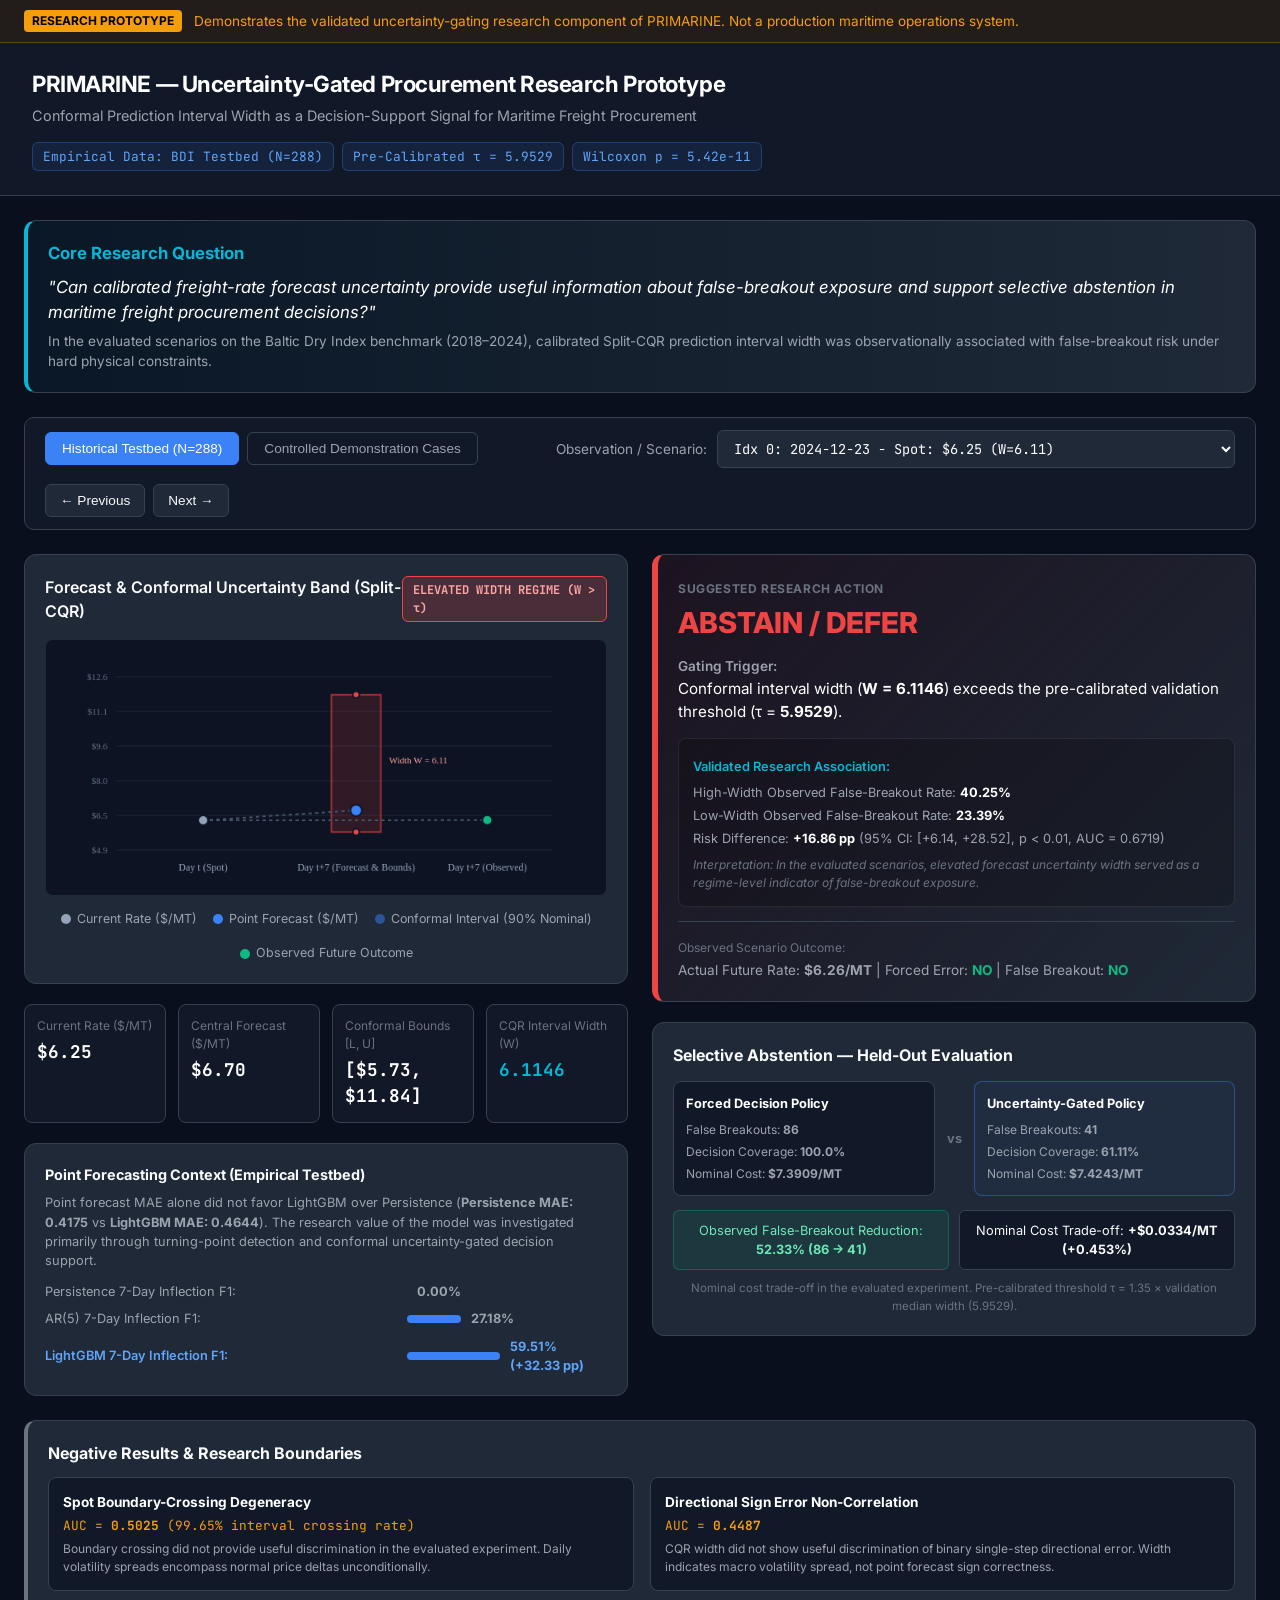
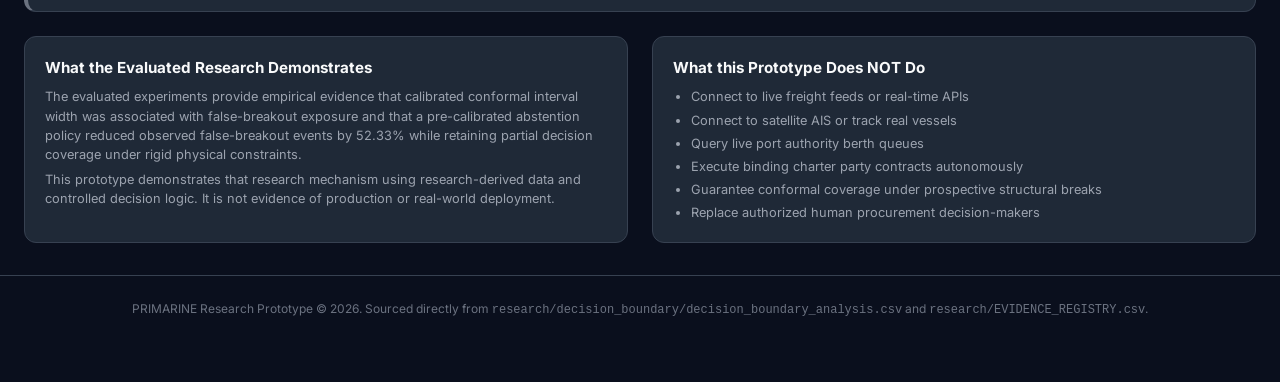
==== prototype/index.html @ 3933bf9a "feat: add uncertainty-gated research prototype and data provenance" ====
<!DOCTYPE html>
<html lang="en">
<head>
    <meta charset="UTF-8">
    <meta name="viewport" content="width=device-width, initial-scale=1.0">
    <title>PRIMARINE — Uncertainty-Gated Procurement Research Prototype</title>
    <link rel="stylesheet" href="css/style.css">
    <link rel="preconnect" href="https://fonts.googleapis.com">
    <link rel="preconnect" href="https://fonts.gstatic.com" crossorigin>
    <link href="https://fonts.googleapis.com/css2?family=Inter:wght@400;500;600;700&family=JetBrains+Mono:wght@400;500;600&display=swap" rel="stylesheet">
</head>
<body>
    <div class="banner">
        <span class="badge">RESEARCH PROTOTYPE</span>
        <span>Demonstrates the validated uncertainty-gating research component of PRIMARINE. Not a production maritime operations system.</span>
    </div>

    <header class="header">
        <div class="header-content">
            <h1>PRIMARINE — Uncertainty-Gated Procurement Research Prototype</h1>
            <p class="subtitle">Conformal Prediction Interval Width as a Decision-Support Signal for Maritime Freight Procurement</p>
        </div>
        <div class="header-badges">
            <span class="tag">Empirical Data: BDI Testbed (N=288)</span>
            <span class="tag">Pre-Calibrated &tau; = 5.9529</span>
            <span class="tag">Wilcoxon p = 5.42e-11</span>
        </div>
    </header>

    <main class="container">
        <!-- Core Research Question Banner -->
        <section class="card research-question-card">
            <h2>Core Research Question</h2>
            <p class="rq-text">
                <em>"Can calibrated freight-rate forecast uncertainty provide useful information about false-breakout exposure and support selective abstention in maritime freight procurement decisions?"</em>
            </p>
            <p class="rq-sub">
                In the evaluated scenarios on the Baltic Dry Index benchmark (2018–2024), calibrated Split-CQR prediction interval width was observationally associated with false-breakout risk under hard physical constraints.
            </p>
        </section>

        <!-- Mode Selector & Controls -->
        <div class="controls-bar">
            <div class="mode-toggles">
                <button id="btn-historical" class="toggle-btn active">Historical Testbed (N=288)</button>
                <button id="btn-scenarios" class="toggle-btn">Controlled Demonstration Cases</button>
            </div>
            <div class="selector-group">
                <label for="scenario-select">Observation / Scenario:</label>
                <select id="scenario-select"></select>
            </div>
            <div class="nav-buttons">
                <button id="btn-prev" class="nav-btn">&larr; Previous</button>
                <button id="btn-next" class="nav-btn">Next &rarr;</button>
            </div>
        </div>

        <!-- Main Interactive Split View -->
        <div class="grid-layout">
            <!-- Left: Dynamic Chart & Uncertainty Visualization -->
            <div class="chart-column">
                <div class="card chart-card">
                    <div class="card-header">
                        <h3>Forecast & Conformal Uncertainty Band (Split-CQR)</h3>
                        <span id="regime-badge" class="regime-badge">ELEVATED WIDTH REGIME</span>
                    </div>
                    <div class="canvas-container">
                        <canvas id="forecast-canvas" width="650" height="280"></canvas>
                    </div>
                    <div class="chart-legend">
                        <span class="leg-item"><span class="dot spot"></span> Current Rate ($/MT)</span>
                        <span class="leg-item"><span class="dot forecast"></span> Point Forecast ($/MT)</span>
                        <span class="leg-item"><span class="dot band"></span> Conformal Interval (90% Nominal)</span>
                        <span class="leg-item"><span class="dot actual"></span> Observed Future Outcome</span>
                    </div>
                </div>

                <!-- Observation Metric Bar -->
                <div class="metrics-grid">
                    <div class="metric-card">
                        <span class="m-label">Current Rate ($/MT)</span>
                        <span id="m-spot" class="m-val">--</span>
                    </div>
                    <div class="metric-card">
                        <span class="m-label">Central Forecast ($/MT)</span>
                        <span id="m-forecast" class="m-val">--</span>
                    </div>
                    <div class="metric-card">
                        <span class="m-label">Conformal Bounds [L, U]</span>
                        <span id="m-bounds" class="m-val">--</span>
                    </div>
                    <div class="metric-card">
                        <span class="m-label">CQR Interval Width (W)</span>
                        <span id="m-width" class="m-val highlight">--</span>
                    </div>
                </div>

                <!-- Benchmark Context Card -->
                <div class="card context-card">
                    <h4>Point Forecasting Context (Empirical Testbed)</h4>
                    <p class="context-desc">
                        Point forecast MAE alone did not favor LightGBM over Persistence (<strong>Persistence MAE: 0.4175</strong> vs <strong>LightGBM MAE: 0.4644</strong>). The research value of the model was investigated primarily through turning-point detection and conformal uncertainty-gated decision support.
                    </p>
                    <div class="f1-comparison">
                        <div class="f1-row">
                            <span>Persistence 7-Day Inflection F1:</span>
                            <span class="f1-bar-wrap"><span class="f1-bar" style="width: 0%;"></span> <strong>0.00%</strong></span>
                        </div>
                        <div class="f1-row">
                            <span>AR(5) 7-Day Inflection F1:</span>
                            <span class="f1-bar-wrap"><span class="f1-bar" style="width: 27.18%;"></span> <strong>27.18%</strong></span>
                        </div>
                        <div class="f1-row highlight">
                            <span>LightGBM 7-Day Inflection F1:</span>
                            <span class="f1-bar-wrap"><span class="f1-bar" style="width: 59.51%;"></span> <strong>59.51% (+32.33 pp)</strong></span>
                        </div>
                    </div>
                </div>
            </div>

            <!-- Right: Decision Card & Research Evidence -->
            <div class="decision-column">
                <!-- Research Decision Card -->
                <div id="decision-card" class="card decision-card abstain">
                    <div class="decision-header">
                        <span class="decision-pre">SUGGESTED RESEARCH ACTION</span>
                        <h2 id="decision-title">ABSTAIN / DEFER</h2>
                    </div>
                    <div class="decision-body">
                        <p class="reason-title">Gating Trigger:</p>
                        <p id="decision-reason" class="reason-text">
                            Conformal interval width (<strong>W = 6.1146</strong>) exceeds the pre-calibrated validation threshold (&tau; = <strong>5.9529</strong>).
                        </p>
                        <div class="evidence-box">
                            <span class="ev-title">Validated Research Association:</span>
                            <ul>
                                <li>High-Width Observed False-Breakout Rate: <strong>40.25%</strong></li>
                                <li>Low-Width Observed False-Breakout Rate: <strong>23.39%</strong></li>
                                <li>Risk Difference: <strong>+16.86 pp</strong> (95% CI: [+6.14, +28.52], p &lt; 0.01, AUC = 0.6719)</li>
                            </ul>
                            <p class="ev-note">
                                <em>Interpretation: In the evaluated scenarios, elevated forecast uncertainty width served as a regime-level indicator of false-breakout exposure.</em>
                            </p>
                        </div>
                        <div class="outcome-box">
                            <span class="out-title">Observed Scenario Outcome:</span>
                            <p id="outcome-text">Actual Future Rate: <strong>$6.26/MT</strong> | Forced Error: <strong>NO</strong> | False Breakout: <strong>NO</strong></p>
                        </div>
                    </div>
                </div>

                <!-- Selective Abstention Held-Out Evaluation -->
                <div class="card evaluation-card">
                    <h3>Selective Abstention — Held-Out Evaluation</h3>
                    <div class="eval-columns">
                        <div class="eval-col forced">
                            <span class="policy-name">Forced Decision Policy</span>
                            <span class="policy-metric">False Breakouts: <strong>86</strong></span>
                            <span class="policy-metric">Decision Coverage: <strong>100.0%</strong></span>
                            <span class="policy-metric">Nominal Cost: <strong>$7.3909/MT</strong></span>
                        </div>
                        <div class="eval-vs">vs</div>
                        <div class="eval-col gated">
                            <span class="policy-name">Uncertainty-Gated Policy</span>
                            <span class="policy-metric">False Breakouts: <strong>41</strong></span>
                            <span class="policy-metric">Decision Coverage: <strong>61.11%</strong></span>
                            <span class="policy-metric">Nominal Cost: <strong>$7.4243/MT</strong></span>
                        </div>
                    </div>
                    <div class="eval-summary">
                        <div class="summary-pill highlight">
                            Observed False-Breakout Reduction: <strong>52.33% (86 &rarr; 41)</strong>
                        </div>
                        <div class="summary-pill">
                            Nominal Cost Trade-off: <strong>+$0.0334/MT (+0.453%)</strong>
                        </div>
                    </div>
                    <p class="eval-disclaimer">
                        Nominal cost trade-off in the evaluated experiment. Pre-calibrated threshold &tau; = 1.35 &times; validation median width (5.9529).
                    </p>
                </div>
            </div>
        </div>

        <!-- Negative Results & Boundaries Section -->
        <section class="card negative-results-card">
            <h3>Negative Results & Research Boundaries</h3>
            <div class="neg-grid">
                <div class="neg-item">
                    <h4>Spot Boundary-Crossing Degeneracy</h4>
                    <p class="neg-metric">AUC = <strong>0.5025</strong> (99.65% interval crossing rate)</p>
                    <p class="neg-desc">
                        Boundary crossing did not provide useful discrimination in the evaluated experiment. Daily volatility spreads encompass normal price deltas unconditionally.
                    </p>
                </div>
                <div class="neg-item">
                    <h4>Directional Sign Error Non-Correlation</h4>
                    <p class="neg-metric">AUC = <strong>0.4487</strong></p>
                    <p class="neg-desc">
                        CQR width did not show useful discrimination of binary single-step directional error. Width indicates macro volatility spread, not point forecast sign correctness.
                    </p>
                </div>
            </div>
        </section>

        <!-- What this Prototype Demonstrates vs Does Not Do -->
        <div class="grid-two">
            <section class="card demo-scope-card">
                <h3>What the Evaluated Research Demonstrates</h3>
                <p>
                    The evaluated experiments provide empirical evidence that calibrated conformal interval width was associated with false-breakout exposure and that a pre-calibrated abstention policy reduced observed false-breakout events by 52.33% while retaining partial decision coverage under rigid physical constraints.
                </p>
                <p>
                    This prototype demonstrates that research mechanism using research-derived data and controlled decision logic. It is not evidence of production or real-world deployment.
                </p>
            </section>

            <section class="card demo-boundary-card">
                <h3>What this Prototype Does NOT Do</h3>
                <ul>
                    <li>Connect to live freight feeds or real-time APIs</li>
                    <li>Connect to satellite AIS or track real vessels</li>
                    <li>Query live port authority berth queues</li>
                    <li>Execute binding charter party contracts autonomously</li>
                    <li>Guarantee conformal coverage under prospective structural breaks</li>
                    <li>Replace authorized human procurement decision-makers</li>
                </ul>
            </section>
        </div>
    </main>

    <footer class="footer">
        <p>PRIMARINE Research Prototype &copy; 2026. Sourced directly from <code>research/decision_boundary/decision_boundary_analysis.csv</code> and <code>research/EVIDENCE_REGISTRY.csv</code>.</p>
    </footer>

    <script src="js/data.js"></script>
    <script src="js/app.js"></script>
</body>
</html>
---- prototype/css/style.css ----
:root {
    --bg-primary: #0a0f1d;
    --bg-secondary: #111827;
    --card-bg: #1f2937;
    --card-border: #374151;
    --text-primary: #f9fafb;
    --text-secondary: #9ca3af;
    --text-muted: #6b7280;
    --accent-blue: #3b82f6;
    --accent-cyan: #06b6d4;
    --accent-green: #10b981;
    --accent-red: #ef4444;
    --accent-amber: #f59e0b;
    --band-fill: rgba(59, 130, 246, 0.15);
    --band-stroke: rgba(59, 130, 246, 0.4);
}

* {
    box-sizing: border-box;
    margin: 0;
    padding: 0;
}

body {
    font-family: 'Inter', -apple-system, BlinkMacSystemFont, sans-serif;
    background-color: var(--bg-primary);
    color: var(--text-primary);
    line-height: 1.5;
    padding-bottom: 40px;
}

.banner {
    background-color: rgba(245, 158, 11, 0.1);
    border-bottom: 1px solid rgba(245, 158, 11, 0.3);
    color: var(--accent-amber);
    padding: 10px 24px;
    font-size: 0.85rem;
    display: flex;
    align-items: center;
    gap: 12px;
}

.banner .badge {
    background-color: var(--accent-amber);
    color: #000;
    font-weight: 700;
    font-size: 0.75rem;
    padding: 2px 8px;
    border-radius: 4px;
}

.header {
    background-color: var(--bg-secondary);
    border-bottom: 1px solid var(--card-border);
    padding: 24px 32px;
    display: flex;
    justify-content: space-between;
    align-items: center;
    flex-wrap: wrap;
    gap: 16px;
}

.header h1 {
    font-size: 1.4rem;
    font-weight: 700;
    letter-spacing: -0.02em;
    color: #fff;
}

.header .subtitle {
    font-size: 0.9rem;
    color: var(--text-secondary);
    margin-top: 4px;
}

.header-badges {
    display: flex;
    gap: 8px;
    flex-wrap: wrap;
}

.tag {
    background-color: rgba(59, 130, 246, 0.1);
    border: 1px solid rgba(59, 130, 246, 0.3);
    color: #60a5fa;
    font-size: 0.8rem;
    font-family: 'JetBrains Mono', monospace;
    padding: 4px 10px;
    border-radius: 6px;
}

.container {
    max-width: 1400px;
    margin: 24px auto;
    padding: 0 24px;
    display: flex;
    flex-direction: column;
    gap: 24px;
}

.card {
    background-color: var(--card-bg);
    border: 1px solid var(--card-border);
    border-radius: 12px;
    padding: 20px;
}

.research-question-card {
    border-left: 4px solid var(--accent-cyan);
    background: linear-gradient(90deg, rgba(6, 182, 212, 0.05) 0%, rgba(31, 41, 55, 1) 100%);
}

.research-question-card h2 {
    font-size: 1.05rem;
    color: var(--accent-cyan);
    margin-bottom: 8px;
}

.rq-text {
    font-size: 1.05rem;
    color: #fff;
    margin-bottom: 6px;
}

.rq-sub {
    font-size: 0.85rem;
    color: var(--text-secondary);
}

.controls-bar {
    display: flex;
    justify-content: space-between;
    align-items: center;
    flex-wrap: wrap;
    gap: 16px;
    background-color: var(--bg-secondary);
    border: 1px solid var(--card-border);
    padding: 12px 20px;
    border-radius: 10px;
}

.mode-toggles {
    display: flex;
    gap: 8px;
}

.toggle-btn {
    background: transparent;
    border: 1px solid var(--card-border);
    color: var(--text-secondary);
    padding: 8px 16px;
    border-radius: 6px;
    font-size: 0.85rem;
    font-weight: 500;
    cursor: pointer;
    transition: all 0.2s;
}

.toggle-btn.active {
    background-color: var(--accent-blue);
    border-color: var(--accent-blue);
    color: #fff;
}

.selector-group {
    display: flex;
    align-items: center;
    gap: 10px;
}

.selector-group label {
    font-size: 0.85rem;
    color: var(--text-secondary);
}

.selector-group select {
    background-color: var(--card-bg);
    border: 1px solid var(--card-border);
    color: #fff;
    padding: 8px 12px;
    border-radius: 6px;
    font-size: 0.85rem;
    font-family: 'JetBrains Mono', monospace;
}

.nav-buttons {
    display: flex;
    gap: 8px;
}

.nav-btn {
    background-color: var(--card-bg);
    border: 1px solid var(--card-border);
    color: var(--text-primary);
    padding: 8px 14px;
    border-radius: 6px;
    font-size: 0.85rem;
    cursor: pointer;
}

.nav-btn:hover {
    background-color: #374151;
}

.grid-layout {
    display: grid;
    grid-template-columns: 1fr 1fr;
    gap: 24px;
}

@media (max-width: 1024px) {
    .grid-layout {
        grid-template-columns: 1fr;
    }
}

.chart-column, .decision-column {
    display: flex;
    flex-direction: column;
    gap: 20px;
}

.chart-card .card-header {
    display: flex;
    justify-content: space-between;
    align-items: center;
    margin-bottom: 16px;
}

.chart-card h3 {
    font-size: 1rem;
    font-weight: 600;
}

.regime-badge {
    font-size: 0.75rem;
    font-weight: 700;
    padding: 4px 10px;
    border-radius: 6px;
    font-family: 'JetBrains Mono', monospace;
}

.regime-badge.elevated {
    background-color: rgba(239, 68, 68, 0.2);
    border: 1px solid var(--accent-red);
    color: #fca5a5;
}

.regime-badge.lower {
    background-color: rgba(16, 185, 129, 0.2);
    border: 1px solid var(--accent-green);
    color: #6ee7b7;
}

.canvas-container {
    width: 100%;
    background-color: #0d1322;
    border-radius: 8px;
    border: 1px solid #1e293b;
    padding: 12px;
}

canvas {
    width: 100%;
    height: auto;
    display: block;
}

.chart-legend {
    display: flex;
    justify-content: center;
    flex-wrap: wrap;
    gap: 16px;
    margin-top: 14px;
    font-size: 0.78rem;
    color: var(--text-secondary);
}

.leg-item {
    display: flex;
    align-items: center;
    gap: 6px;
}

.dot {
    width: 10px;
    height: 10px;
    border-radius: 50%;
}

.dot.spot { background-color: #94a3b8; }
.dot.forecast { background-color: #3b82f6; }
.dot.band { background-color: rgba(59, 130, 246, 0.5); }
.dot.actual { background-color: #10b981; }

.metrics-grid {
    display: grid;
    grid-template-columns: repeat(4, 1fr);
    gap: 12px;
}

.metric-card {
    background-color: var(--bg-secondary);
    border: 1px solid var(--card-border);
    padding: 12px;
    border-radius: 8px;
    display: flex;
    flex-direction: column;
}

.m-label {
    font-size: 0.75rem;
    color: var(--text-muted);
}

.m-val {
    font-size: 1.1rem;
    font-weight: 700;
    font-family: 'JetBrains Mono', monospace;
    color: #fff;
    margin-top: 4px;
}

.m-val.highlight {
    color: var(--accent-cyan);
}

.context-card h4 {
    font-size: 0.9rem;
    margin-bottom: 8px;
    color: var(--text-primary);
}

.context-desc {
    font-size: 0.8rem;
    color: var(--text-secondary);
    margin-bottom: 12px;
}

.f1-comparison {
    display: flex;
    flex-direction: column;
    gap: 8px;
}

.f1-row {
    display: flex;
    justify-content: space-between;
    align-items: center;
    font-size: 0.8rem;
    color: var(--text-secondary);
}

.f1-row.highlight {
    color: #60a5fa;
    font-weight: 600;
}

.f1-bar-wrap {
    display: flex;
    align-items: center;
    gap: 10px;
    width: 200px;
}

.f1-bar {
    height: 8px;
    background-color: #3b82f6;
    border-radius: 4px;
}

/* Decision Cards */
.decision-card {
    border-left: 6px solid var(--accent-red);
    transition: all 0.3s;
}

.decision-card.abstain {
    border-left-color: var(--accent-red);
    background: linear-gradient(135deg, rgba(239, 68, 68, 0.08) 0%, rgba(31, 41, 55, 1) 100%);
}

.decision-card.enter {
    border-left-color: var(--accent-green);
    background: linear-gradient(135deg, rgba(16, 185, 129, 0.08) 0%, rgba(31, 41, 55, 1) 100%);
}

.decision-pre {
    font-size: 0.75rem;
    font-weight: 700;
    color: var(--text-muted);
    letter-spacing: 0.05em;
}

.decision-header h2 {
    font-size: 1.8rem;
    font-weight: 800;
    margin-top: 2px;
}

.decision-card.abstain h2 { color: var(--accent-red); }
.decision-card.enter h2 { color: var(--accent-green); }

.reason-title {
    font-size: 0.85rem;
    font-weight: 600;
    color: var(--text-secondary);
    margin-top: 12px;
}

.reason-text {
    font-size: 0.95rem;
    color: #fff;
    margin-top: 2px;
}

.evidence-box {
    background-color: rgba(0, 0, 0, 0.2);
    border: 1px solid rgba(255, 255, 255, 0.08);
    border-radius: 8px;
    padding: 14px;
    margin-top: 14px;
}

.ev-title {
    font-size: 0.8rem;
    font-weight: 600;
    color: var(--accent-cyan);
}

.evidence-box ul {
    list-style: none;
    margin-top: 6px;
    display: flex;
    flex-direction: column;
    gap: 4px;
}

.evidence-box li {
    font-size: 0.8rem;
    color: var(--text-secondary);
}

.evidence-box strong {
    color: #fff;
}

.ev-note {
    font-size: 0.75rem;
    color: var(--text-muted);
    margin-top: 8px;
}

.outcome-box {
    margin-top: 14px;
    padding-top: 12px;
    border-top: 1px solid var(--card-border);
}

.out-title {
    font-size: 0.75rem;
    color: var(--text-muted);
}

#outcome-text {
    font-size: 0.85rem;
    color: var(--text-secondary);
    margin-top: 2px;
}

/* Evaluation Card */
.evaluation-card h3 {
    font-size: 1rem;
    margin-bottom: 14px;
}

.eval-columns {
    display: flex;
    align-items: center;
    justify-content: space-between;
    gap: 12px;
}

.eval-col {
    flex: 1;
    background-color: var(--bg-secondary);
    border: 1px solid var(--card-border);
    padding: 12px;
    border-radius: 8px;
    display: flex;
    flex-direction: column;
    gap: 4px;
}

.eval-col.gated {
    border-color: rgba(59, 130, 246, 0.4);
    background-color: rgba(59, 130, 246, 0.05);
}

.policy-name {
    font-size: 0.8rem;
    font-weight: 700;
    color: #fff;
    margin-bottom: 4px;
}

.policy-metric {
    font-size: 0.75rem;
    color: var(--text-secondary);
}

.eval-vs {
    font-size: 0.8rem;
    font-weight: 700;
    color: var(--text-muted);
}

.eval-summary {
    display: flex;
    gap: 10px;
    margin-top: 14px;
}

.summary-pill {
    flex: 1;
    background-color: var(--bg-secondary);
    border: 1px solid var(--card-border);
    padding: 10px;
    border-radius: 6px;
    font-size: 0.8rem;
    text-align: center;
}

.summary-pill.highlight {
    background-color: rgba(16, 185, 129, 0.1);
    border-color: rgba(16, 185, 129, 0.3);
    color: #6ee7b7;
}

.eval-disclaimer {
    font-size: 0.72rem;
    color: var(--text-muted);
    margin-top: 10px;
    text-align: center;
}

/* Negative Results */
.negative-results-card {
    border-left: 4px solid var(--text-muted);
}

.negative-results-card h3 {
    font-size: 1rem;
    margin-bottom: 12px;
}

.neg-grid {
    display: grid;
    grid-template-columns: 1fr 1fr;
    gap: 16px;
}

.neg-item {
    background-color: var(--bg-secondary);
    border: 1px solid var(--card-border);
    padding: 14px;
    border-radius: 8px;
}

.neg-item h4 {
    font-size: 0.85rem;
    color: #fff;
}

.neg-metric {
    font-size: 0.8rem;
    color: var(--accent-amber);
    font-family: 'JetBrains Mono', monospace;
    margin: 4px 0;
}

.neg-desc {
    font-size: 0.75rem;
    color: var(--text-secondary);
}

/* Two-column Bottom Scope Cards */
.grid-two {
    display: grid;
    grid-template-columns: 1fr 1fr;
    gap: 24px;
}

.demo-scope-card h3, .demo-boundary-card h3 {
    font-size: 0.95rem;
    margin-bottom: 8px;
}

.demo-scope-card p {
    font-size: 0.8rem;
    color: var(--text-secondary);
    margin-bottom: 6px;
}

.demo-boundary-card ul {
    list-style-type: disc;
    padding-left: 18px;
    display: flex;
    flex-direction: column;
    gap: 4px;
}

.demo-boundary-card li {
    font-size: 0.8rem;
    color: var(--text-secondary);
}

.footer {
    text-align: center;
    padding: 24px;
    font-size: 0.75rem;
    color: var(--text-muted);
    border-top: 1px solid var(--card-border);
    margin-top: 32px;
}
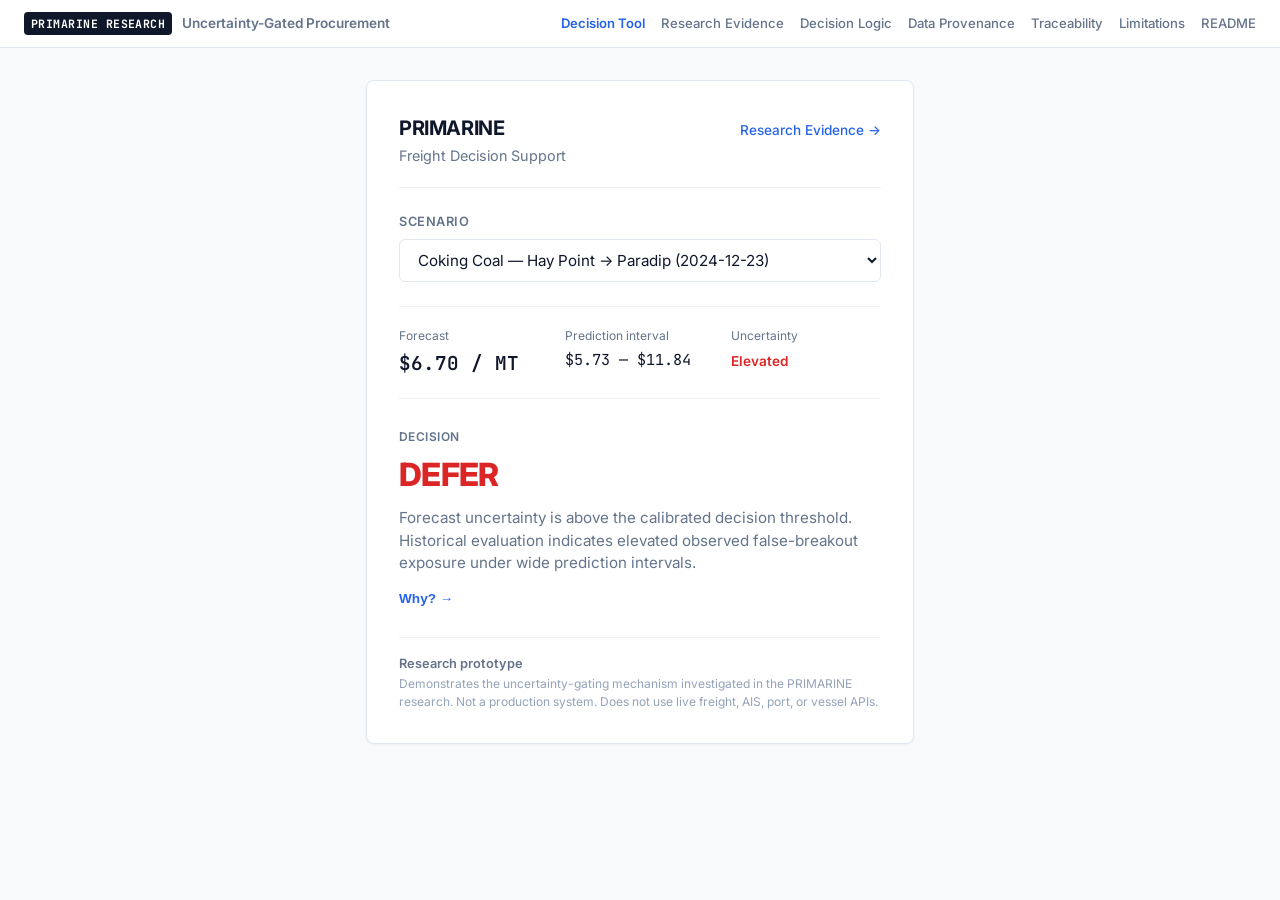
==== commit 9f277b62: "feat: direct root index.html with top directory navigation bar" ====
--- a/prototype/index.html
+++ b/prototype/index.html
@@ -3,237 +3,112 @@
 <head>
     <meta charset="UTF-8">
     <meta name="viewport" content="width=device-width, initial-scale=1.0">
-    <title>PRIMARINE — Uncertainty-Gated Procurement Research Prototype</title>
-    <link rel="stylesheet" href="css/style.css">
+    <title>PRIMARINE — Freight Decision Support</title>
+    <link rel="stylesheet" href="ui/style.css">
     <link rel="preconnect" href="https://fonts.googleapis.com">
     <link rel="preconnect" href="https://fonts.gstatic.com" crossorigin>
-    <link href="https://fonts.googleapis.com/css2?family=Inter:wght@400;500;600;700&family=JetBrains+Mono:wght@400;500;600&display=swap" rel="stylesheet">
+    <link href="https://fonts.googleapis.com/css2?family=Inter:wght@400;500;600;700&family=JetBrains+Mono:wght@400;500&display=swap" rel="stylesheet">
 </head>
 <body>
-    <div class="banner">
-        <span class="badge">RESEARCH PROTOTYPE</span>
-        <span>Demonstrates the validated uncertainty-gating research component of PRIMARINE. Not a production maritime operations system.</span>
-    </div>
+    <!-- Top System Directory Navigation Bar -->
+    <nav class="top-nav-bar">
+        <div class="nav-brand-group">
+            <span class="nav-badge">PRIMARINE RESEARCH</span>
+            <span class="nav-title">Uncertainty-Gated Procurement</span>
+        </div>
+        <div class="nav-links-group">
+            <a href="index.html" class="top-nav-link active">Decision Tool</a>
+            <a href="ui/research.html" class="top-nav-link">Research Evidence</a>
+            <a href="DECISION_LOGIC.md" target="_blank" class="top-nav-link">Decision Logic</a>
+            <a href="DATA_PROVENANCE.md" target="_blank" class="top-nav-link">Data Provenance</a>
+            <a href="TRACEABILITY.md" target="_blank" class="top-nav-link">Traceability</a>
+            <a href="PROTOTYPE_LIMITATIONS.md" target="_blank" class="top-nav-link">Limitations</a>
+            <a href="README.md" target="_blank" class="top-nav-link">README</a>
+        </div>
+    </nav>
 
-    <header class="header">
-        <div class="header-content">
-            <h1>PRIMARINE — Uncertainty-Gated Procurement Research Prototype</h1>
-            <p class="subtitle">Conformal Prediction Interval Width as a Decision-Support Signal for Maritime Freight Procurement</p>
-        </div>
-        <div class="header-badges">
-            <span class="tag">Empirical Data: BDI Testbed (N=288)</span>
-            <span class="tag">Pre-Calibrated &tau; = 5.9529</span>
-            <span class="tag">Wilcoxon p = 5.42e-11</span>
-        </div>
-    </header>
+    <div class="app-container">
+        <!-- Main Decision Card -->
+        <main class="decision-box">
+            <!-- Header -->
+            <header class="app-header">
+                <div class="title-row">
+                    <span class="brand">PRIMARINE</span>
+                    <a href="ui/research.html" class="nav-link">Research Evidence &rarr;</a>
+                </div>
+                <p class="tagline">Freight Decision Support</p>
+            </header>
 
-    <main class="container">
-        <!-- Core Research Question Banner -->
-        <section class="card research-question-card">
-            <h2>Core Research Question</h2>
-            <p class="rq-text">
-                <em>"Can calibrated freight-rate forecast uncertainty provide useful information about false-breakout exposure and support selective abstention in maritime freight procurement decisions?"</em>
-            </p>
-            <p class="rq-sub">
-                In the evaluated scenarios on the Baltic Dry Index benchmark (2018–2024), calibrated Split-CQR prediction interval width was observationally associated with false-breakout risk under hard physical constraints.
-            </p>
-        </section>
+            <!-- Scenario Selection -->
+            <div class="field-group">
+                <label for="scenario-select" class="field-label">Scenario</label>
+                <select id="scenario-select" class="select-input">
+                    <!-- Populated dynamically from research_scenarios.json -->
+                </select>
+            </div>
 
-        <!-- Mode Selector & Controls -->
-        <div class="controls-bar">
-            <div class="mode-toggles">
-                <button id="btn-historical" class="toggle-btn active">Historical Testbed (N=288)</button>
-                <button id="btn-scenarios" class="toggle-btn">Controlled Demonstration Cases</button>
-            </div>
-            <div class="selector-group">
-                <label for="scenario-select">Observation / Scenario:</label>
-                <select id="scenario-select"></select>
-            </div>
-            <div class="nav-buttons">
-                <button id="btn-prev" class="nav-btn">&larr; Previous</button>
-                <button id="btn-next" class="nav-btn">Next &rarr;</button>
-            </div>
-        </div>
-
-        <!-- Main Interactive Split View -->
-        <div class="grid-layout">
-            <!-- Left: Dynamic Chart & Uncertainty Visualization -->
-            <div class="chart-column">
-                <div class="card chart-card">
-                    <div class="card-header">
-                        <h3>Forecast & Conformal Uncertainty Band (Split-CQR)</h3>
-                        <span id="regime-badge" class="regime-badge">ELEVATED WIDTH REGIME</span>
-                    </div>
-                    <div class="canvas-container">
-                        <canvas id="forecast-canvas" width="650" height="280"></canvas>
-                    </div>
-                    <div class="chart-legend">
-                        <span class="leg-item"><span class="dot spot"></span> Current Rate ($/MT)</span>
-                        <span class="leg-item"><span class="dot forecast"></span> Point Forecast ($/MT)</span>
-                        <span class="leg-item"><span class="dot band"></span> Conformal Interval (90% Nominal)</span>
-                        <span class="leg-item"><span class="dot actual"></span> Observed Future Outcome</span>
-                    </div>
+            <!-- Forecast & Conformal Interval -->
+            <div class="metrics-block">
+                <div class="metric-item">
+                    <span class="metric-label">Forecast</span>
+                    <span id="val-forecast" class="metric-val">--</span>
                 </div>
-
-                <!-- Observation Metric Bar -->
-                <div class="metrics-grid">
-                    <div class="metric-card">
-                        <span class="m-label">Current Rate ($/MT)</span>
-                        <span id="m-spot" class="m-val">--</span>
-                    </div>
-                    <div class="metric-card">
-                        <span class="m-label">Central Forecast ($/MT)</span>
-                        <span id="m-forecast" class="m-val">--</span>
-                    </div>
-                    <div class="metric-card">
-                        <span class="m-label">Conformal Bounds [L, U]</span>
-                        <span id="m-bounds" class="m-val">--</span>
-                    </div>
-                    <div class="metric-card">
-                        <span class="m-label">CQR Interval Width (W)</span>
-                        <span id="m-width" class="m-val highlight">--</span>
-                    </div>
+                <div class="metric-item">
+                    <span class="metric-label">Prediction interval</span>
+                    <span id="val-interval" class="metric-sub">--</span>
                 </div>
-
-                <!-- Benchmark Context Card -->
-                <div class="card context-card">
-                    <h4>Point Forecasting Context (Empirical Testbed)</h4>
-                    <p class="context-desc">
-                        Point forecast MAE alone did not favor LightGBM over Persistence (<strong>Persistence MAE: 0.4175</strong> vs <strong>LightGBM MAE: 0.4644</strong>). The research value of the model was investigated primarily through turning-point detection and conformal uncertainty-gated decision support.
-                    </p>
-                    <div class="f1-comparison">
-                        <div class="f1-row">
-                            <span>Persistence 7-Day Inflection F1:</span>
-                            <span class="f1-bar-wrap"><span class="f1-bar" style="width: 0%;"></span> <strong>0.00%</strong></span>
-                        </div>
-                        <div class="f1-row">
-                            <span>AR(5) 7-Day Inflection F1:</span>
-                            <span class="f1-bar-wrap"><span class="f1-bar" style="width: 27.18%;"></span> <strong>27.18%</strong></span>
-                        </div>
-                        <div class="f1-row highlight">
-                            <span>LightGBM 7-Day Inflection F1:</span>
-                            <span class="f1-bar-wrap"><span class="f1-bar" style="width: 59.51%;"></span> <strong>59.51% (+32.33 pp)</strong></span>
-                        </div>
-                    </div>
+                <div class="metric-item">
+                    <span class="metric-label">Uncertainty</span>
+                    <span id="val-uncertainty" class="metric-pill">--</span>
                 </div>
             </div>
 
-            <!-- Right: Decision Card & Research Evidence -->
-            <div class="decision-column">
-                <!-- Research Decision Card -->
-                <div id="decision-card" class="card decision-card abstain">
-                    <div class="decision-header">
-                        <span class="decision-pre">SUGGESTED RESEARCH ACTION</span>
-                        <h2 id="decision-title">ABSTAIN / DEFER</h2>
+            <!-- Decision Result -->
+            <div class="decision-block">
+                <span class="decision-label">Decision</span>
+                <div id="val-decision" class="decision-status">--</div>
+                <p id="val-explanation" class="decision-explanation">
+                    Loading decision state...
+                </p>
+                <button id="btn-why" class="why-link">Why? &rarr;</button>
+            </div>
+
+            <!-- Footnote -->
+            <footer class="app-footer">
+                <p class="footnote-title">Research prototype</p>
+                <p class="footnote-desc">
+                    Demonstrates the uncertainty-gating mechanism investigated in the PRIMARINE research. Not a production system. Does not use live freight, AIS, port, or vessel APIs.
+                </p>
+            </footer>
+        </main>
+
+        <!-- "Why?" Modal / Side Panel -->
+        <div id="modal-why" class="modal-overlay hidden">
+            <div class="modal-card">
+                <div class="modal-header">
+                    <h3>Why this decision?</h3>
+                    <button id="btn-close-modal" class="btn-close">&times;</button>
+                </div>
+                <div class="modal-body">
+                    <p id="modal-dynamic-text">
+                        The forecast interval is above the pre-calibrated uncertainty threshold (&tau; = 5.9529).
+                    </p>
+                    <p class="modal-evidence-text">
+                        In the evaluated research scenarios, higher interval width was associated with higher observed false-breakout exposure (<strong>40.25%</strong> in high-width vs <strong>23.39%</strong> in low-width regimes).
+                    </p>
+                    <div class="modal-stats">
+                        <div class="stat-pill">AUC <strong>0.6719</strong></div>
+                        <div class="stat-pill">p &lt; <strong>0.01</strong></div>
                     </div>
-                    <div class="decision-body">
-                        <p class="reason-title">Gating Trigger:</p>
-                        <p id="decision-reason" class="reason-text">
-                            Conformal interval width (<strong>W = 6.1146</strong>) exceeds the pre-calibrated validation threshold (&tau; = <strong>5.9529</strong>).
-                        </p>
-                        <div class="evidence-box">
-                            <span class="ev-title">Validated Research Association:</span>
-                            <ul>
-                                <li>High-Width Observed False-Breakout Rate: <strong>40.25%</strong></li>
-                                <li>Low-Width Observed False-Breakout Rate: <strong>23.39%</strong></li>
-                                <li>Risk Difference: <strong>+16.86 pp</strong> (95% CI: [+6.14, +28.52], p &lt; 0.01, AUC = 0.6719)</li>
-                            </ul>
-                            <p class="ev-note">
-                                <em>Interpretation: In the evaluated scenarios, elevated forecast uncertainty width served as a regime-level indicator of false-breakout exposure.</em>
-                            </p>
-                        </div>
-                        <div class="outcome-box">
-                            <span class="out-title">Observed Scenario Outcome:</span>
-                            <p id="outcome-text">Actual Future Rate: <strong>$6.26/MT</strong> | Forced Error: <strong>NO</strong> | False Breakout: <strong>NO</strong></p>
-                        </div>
-                    </div>
+                    <p class="modal-note">Evaluated research result from held-out testbed.</p>
                 </div>
-
-                <!-- Selective Abstention Held-Out Evaluation -->
-                <div class="card evaluation-card">
-                    <h3>Selective Abstention — Held-Out Evaluation</h3>
-                    <div class="eval-columns">
-                        <div class="eval-col forced">
-                            <span class="policy-name">Forced Decision Policy</span>
-                            <span class="policy-metric">False Breakouts: <strong>86</strong></span>
-                            <span class="policy-metric">Decision Coverage: <strong>100.0%</strong></span>
-                            <span class="policy-metric">Nominal Cost: <strong>$7.3909/MT</strong></span>
-                        </div>
-                        <div class="eval-vs">vs</div>
-                        <div class="eval-col gated">
-                            <span class="policy-name">Uncertainty-Gated Policy</span>
-                            <span class="policy-metric">False Breakouts: <strong>41</strong></span>
-                            <span class="policy-metric">Decision Coverage: <strong>61.11%</strong></span>
-                            <span class="policy-metric">Nominal Cost: <strong>$7.4243/MT</strong></span>
-                        </div>
-                    </div>
-                    <div class="eval-summary">
-                        <div class="summary-pill highlight">
-                            Observed False-Breakout Reduction: <strong>52.33% (86 &rarr; 41)</strong>
-                        </div>
-                        <div class="summary-pill">
-                            Nominal Cost Trade-off: <strong>+$0.0334/MT (+0.453%)</strong>
-                        </div>
-                    </div>
-                    <p class="eval-disclaimer">
-                        Nominal cost trade-off in the evaluated experiment. Pre-calibrated threshold &tau; = 1.35 &times; validation median width (5.9529).
-                    </p>
+                <div class="modal-footer">
+                    <a href="ui/research.html" class="modal-evidence-link">Read research evidence &rarr;</a>
                 </div>
             </div>
         </div>
+    </div>
 
-        <!-- Negative Results & Boundaries Section -->
-        <section class="card negative-results-card">
-            <h3>Negative Results & Research Boundaries</h3>
-            <div class="neg-grid">
-                <div class="neg-item">
-                    <h4>Spot Boundary-Crossing Degeneracy</h4>
-                    <p class="neg-metric">AUC = <strong>0.5025</strong> (99.65% interval crossing rate)</p>
-                    <p class="neg-desc">
-                        Boundary crossing did not provide useful discrimination in the evaluated experiment. Daily volatility spreads encompass normal price deltas unconditionally.
-                    </p>
-                </div>
-                <div class="neg-item">
-                    <h4>Directional Sign Error Non-Correlation</h4>
-                    <p class="neg-metric">AUC = <strong>0.4487</strong></p>
-                    <p class="neg-desc">
-                        CQR width did not show useful discrimination of binary single-step directional error. Width indicates macro volatility spread, not point forecast sign correctness.
-                    </p>
-                </div>
-            </div>
-        </section>
-
-        <!-- What this Prototype Demonstrates vs Does Not Do -->
-        <div class="grid-two">
-            <section class="card demo-scope-card">
-                <h3>What the Evaluated Research Demonstrates</h3>
-                <p>
-                    The evaluated experiments provide empirical evidence that calibrated conformal interval width was associated with false-breakout exposure and that a pre-calibrated abstention policy reduced observed false-breakout events by 52.33% while retaining partial decision coverage under rigid physical constraints.
-                </p>
-                <p>
-                    This prototype demonstrates that research mechanism using research-derived data and controlled decision logic. It is not evidence of production or real-world deployment.
-                </p>
-            </section>
-
-            <section class="card demo-boundary-card">
-                <h3>What this Prototype Does NOT Do</h3>
-                <ul>
-                    <li>Connect to live freight feeds or real-time APIs</li>
-                    <li>Connect to satellite AIS or track real vessels</li>
-                    <li>Query live port authority berth queues</li>
-                    <li>Execute binding charter party contracts autonomously</li>
-                    <li>Guarantee conformal coverage under prospective structural breaks</li>
-                    <li>Replace authorized human procurement decision-makers</li>
-                </ul>
-            </section>
-        </div>
-    </main>
-
-    <footer class="footer">
-        <p>PRIMARINE Research Prototype &copy; 2026. Sourced directly from <code>research/decision_boundary/decision_boundary_analysis.csv</code> and <code>research/EVIDENCE_REGISTRY.csv</code>.</p>
-    </footer>
-
-    <script src="js/data.js"></script>
-    <script src="js/app.js"></script>
+    <script type="module" src="ui/app.js"></script>
 </body>
 </html>
--- a/prototype/ui/style.css
+++ b/prototype/ui/style.css
@@ -0,0 +1,448 @@
+/* Minimal, functional, credible design for PRIMARINE Research Prototype */
+
+:root {
+    --bg-page: #f8fafc;
+    --bg-card: #ffffff;
+    --border-color: #e2e8f0;
+    --border-subtle: #edf2f7;
+    --text-main: #0f172a;
+    --text-muted: #64748b;
+    --text-light: #94a3b8;
+    --accent-blue: #2563eb;
+    --accent-blue-subtle: #eff6ff;
+    --status-proceed: #16a34a;
+    --status-proceed-bg: #f0fdf4;
+    --status-defer: #dc2626;
+    --status-defer-bg: #fef2f2;
+}
+
+* {
+    box-sizing: border-box;
+    margin: 0;
+    padding: 0;
+}
+
+body {
+    font-family: 'Inter', -apple-system, BlinkMacSystemFont, sans-serif;
+    background-color: var(--bg-page);
+    color: var(--text-main);
+    line-height: 1.5;
+    padding-bottom: 40px;
+}
+
+/* Top System Navigation Bar */
+.top-nav-bar {
+    background-color: #ffffff;
+    border-bottom: 1px solid var(--border-color);
+    padding: 12px 24px;
+    display: flex;
+    justify-content: space-between;
+    align-items: center;
+    flex-wrap: wrap;
+    gap: 12px;
+    margin-bottom: 32px;
+}
+
+.nav-brand-group {
+    display: flex;
+    align-items: center;
+    gap: 10px;
+}
+
+.nav-badge {
+    background-color: var(--text-main);
+    color: #ffffff;
+    font-size: 0.72rem;
+    font-weight: 700;
+    letter-spacing: 0.04em;
+    padding: 3px 7px;
+    border-radius: 4px;
+    font-family: 'JetBrains Mono', monospace;
+}
+
+.nav-title {
+    font-size: 0.85rem;
+    font-weight: 600;
+    color: var(--text-muted);
+}
+
+.nav-links-group {
+    display: flex;
+    align-items: center;
+    gap: 16px;
+    flex-wrap: wrap;
+}
+
+.top-nav-link {
+    font-size: 0.82rem;
+    color: var(--text-muted);
+    text-decoration: none;
+    font-weight: 500;
+    transition: color 0.15s ease;
+}
+
+.top-nav-link:hover {
+    color: var(--accent-blue);
+    text-decoration: underline;
+}
+
+.top-nav-link.active {
+    color: var(--accent-blue);
+    font-weight: 600;
+}
+
+.app-container {
+    width: 100%;
+    max-width: 580px;
+    margin: 0 auto;
+    padding: 0 16px;
+}
+
+.decision-box {
+    background: var(--bg-card);
+    border: 1px solid var(--border-color);
+    border-radius: 8px;
+    padding: 32px;
+    box-shadow: 0 1px 3px rgba(0, 0, 0, 0.05);
+}
+
+.decision-box.research-page {
+    max-width: 680px;
+}
+
+.app-header {
+    border-bottom: 1px solid var(--border-subtle);
+    padding-bottom: 20px;
+    margin-bottom: 24px;
+}
+
+.title-row {
+    display: flex;
+    justify-content: space-between;
+    align-items: baseline;
+}
+
+.brand {
+    font-size: 1.25rem;
+    font-weight: 700;
+    letter-spacing: -0.02em;
+    color: var(--text-main);
+}
+
+.tagline {
+    font-size: 0.9rem;
+    color: var(--text-muted);
+    margin-top: 2px;
+}
+
+.nav-link {
+    font-size: 0.85rem;
+    color: var(--accent-blue);
+    text-decoration: none;
+    font-weight: 500;
+}
+
+.nav-link:hover {
+    text-decoration: underline;
+}
+
+.field-group {
+    margin-bottom: 24px;
+}
+
+.field-label {
+    display: block;
+    font-size: 0.8rem;
+    font-weight: 600;
+    text-transform: uppercase;
+    letter-spacing: 0.04em;
+    color: var(--text-muted);
+    margin-bottom: 8px;
+}
+
+.select-input {
+    width: 100%;
+    padding: 10px 14px;
+    font-size: 0.95rem;
+    color: var(--text-main);
+    background-color: #fff;
+    border: 1px solid var(--border-color);
+    border-radius: 6px;
+    font-family: inherit;
+    outline: none;
+    cursor: pointer;
+}
+
+.select-input:focus {
+    border-color: var(--accent-blue);
+}
+
+.metrics-block {
+    display: grid;
+    grid-template-columns: 1fr 1fr 1fr;
+    gap: 16px;
+    padding: 20px 0;
+    border-top: 1px solid var(--border-subtle);
+    border-bottom: 1px solid var(--border-subtle);
+    margin-bottom: 24px;
+}
+
+.metric-item {
+    display: flex;
+    flex-direction: column;
+}
+
+.metric-label {
+    font-size: 0.75rem;
+    color: var(--text-muted);
+    margin-bottom: 4px;
+}
+
+.metric-val {
+    font-size: 1.2rem;
+    font-weight: 600;
+    font-family: 'JetBrains Mono', monospace;
+    color: var(--text-main);
+}
+
+.metric-sub {
+    font-size: 0.95rem;
+    font-family: 'JetBrains Mono', monospace;
+    color: var(--text-main);
+}
+
+.metric-pill {
+    font-size: 0.85rem;
+    font-weight: 600;
+    display: inline-block;
+    margin-top: 2px;
+}
+
+.metric-pill.low { color: var(--status-proceed); }
+.metric-pill.moderate { color: #d97706; }
+.metric-pill.elevated { color: var(--status-defer); }
+
+.decision-block {
+    margin-bottom: 28px;
+}
+
+.decision-label {
+    font-size: 0.75rem;
+    font-weight: 600;
+    text-transform: uppercase;
+    letter-spacing: 0.04em;
+    color: var(--text-muted);
+}
+
+.decision-status {
+    font-size: 2rem;
+    font-weight: 800;
+    letter-spacing: -0.02em;
+    margin: 4px 0 8px 0;
+}
+
+.decision-status.proceed {
+    color: var(--status-proceed);
+}
+
+.decision-status.defer {
+    color: var(--status-defer);
+}
+
+.decision-explanation {
+    font-size: 0.95rem;
+    color: var(--text-muted);
+    margin-bottom: 10px;
+}
+
+.why-link {
+    background: none;
+    border: none;
+    color: var(--accent-blue);
+    font-size: 0.85rem;
+    font-weight: 600;
+    cursor: pointer;
+    padding: 0;
+}
+
+.why-link:hover {
+    text-decoration: underline;
+}
+
+.app-footer {
+    border-top: 1px solid var(--border-subtle);
+    padding-top: 16px;
+}
+
+.footnote-title {
+    font-size: 0.8rem;
+    font-weight: 600;
+    color: var(--text-muted);
+}
+
+.footnote-desc {
+    font-size: 0.75rem;
+    color: var(--text-light);
+    margin-top: 2px;
+}
+
+/* Modal Styling */
+.modal-overlay {
+    position: fixed;
+    top: 0;
+    left: 0;
+    right: 0;
+    bottom: 0;
+    background: rgba(15, 23, 42, 0.4);
+    display: flex;
+    justify-content: center;
+    align-items: center;
+    padding: 16px;
+    z-index: 100;
+}
+
+.modal-overlay.hidden {
+    display: none;
+}
+
+.modal-card {
+    background: #fff;
+    border-radius: 8px;
+    padding: 24px;
+    max-width: 440px;
+    width: 100%;
+    box-shadow: 0 10px 25px rgba(0, 0, 0, 0.1);
+}
+
+.modal-header {
+    display: flex;
+    justify-content: space-between;
+    align-items: center;
+    margin-bottom: 12px;
+}
+
+.modal-header h3 {
+    font-size: 1.1rem;
+    font-weight: 600;
+}
+
+.btn-close {
+    background: none;
+    border: none;
+    font-size: 1.5rem;
+    cursor: pointer;
+    color: var(--text-muted);
+}
+
+.modal-body p {
+    font-size: 0.9rem;
+    color: var(--text-muted);
+    margin-bottom: 12px;
+}
+
+.modal-evidence-text {
+    background-color: var(--bg-page);
+    padding: 12px;
+    border-radius: 6px;
+    border: 1px solid var(--border-color);
+}
+
+.modal-stats {
+    display: flex;
+    gap: 10px;
+    margin: 12px 0 6px 0;
+}
+
+.stat-pill {
+    font-size: 0.8rem;
+    background: var(--accent-blue-subtle);
+    color: var(--accent-blue);
+    padding: 4px 10px;
+    border-radius: 4px;
+    font-family: 'JetBrains Mono', monospace;
+}
+
+.modal-note {
+    font-size: 0.75rem;
+    color: var(--text-light);
+}
+
+.modal-footer {
+    margin-top: 16px;
+    padding-top: 12px;
+    border-top: 1px solid var(--border-subtle);
+    text-align: right;
+}
+
+.modal-evidence-link {
+    font-size: 0.85rem;
+    color: var(--accent-blue);
+    text-decoration: none;
+    font-weight: 500;
+}
+
+/* Research Page Specifics */
+.research-section {
+    margin-bottom: 24px;
+}
+
+.research-section h2 {
+    font-size: 1rem;
+    font-weight: 600;
+    margin-bottom: 6px;
+    color: var(--text-main);
+}
+
+.research-section p {
+    font-size: 0.9rem;
+    color: var(--text-muted);
+}
+
+.table-wrap {
+    margin-top: 10px;
+}
+
+.simple-table {
+    width: 100%;
+    border-collapse: collapse;
+    font-size: 0.85rem;
+}
+
+.simple-table th, .simple-table td {
+    padding: 8px 12px;
+    border: 1px solid var(--border-color);
+    text-align: left;
+}
+
+.simple-table th {
+    background-color: var(--bg-page);
+    font-weight: 600;
+    color: var(--text-muted);
+}
+
+.bullet-list {
+    margin-top: 8px;
+    padding-left: 20px;
+    font-size: 0.85rem;
+    color: var(--text-muted);
+}
+
+.bullet-list li {
+    margin-bottom: 4px;
+}
+
+.limitation-text {
+    background-color: #fffbeb;
+    border-left: 3px solid #f59e0b;
+    padding: 10px 14px;
+    font-size: 0.85rem;
+    color: #92400e;
+}
+
+.btn-back {
+    display: inline-block;
+    font-size: 0.85rem;
+    font-weight: 600;
+    color: var(--accent-blue);
+    text-decoration: none;
+}
